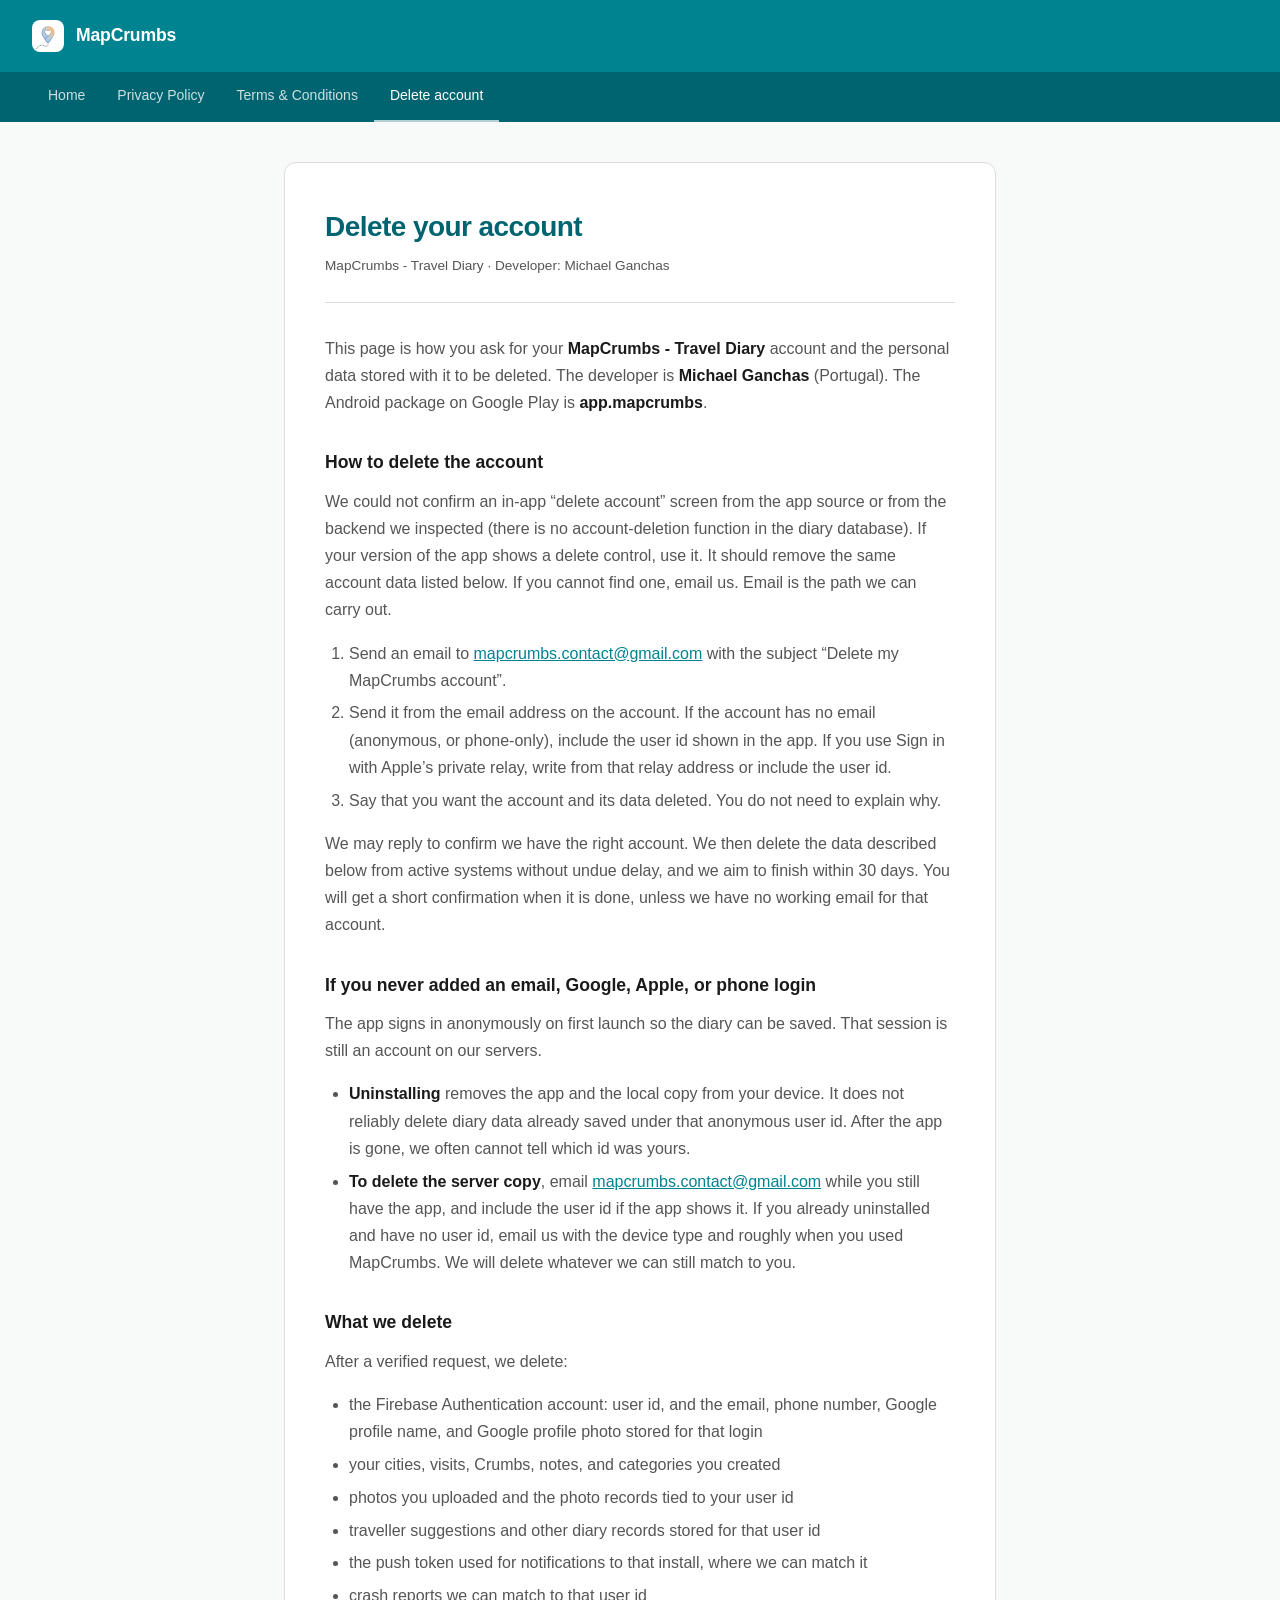
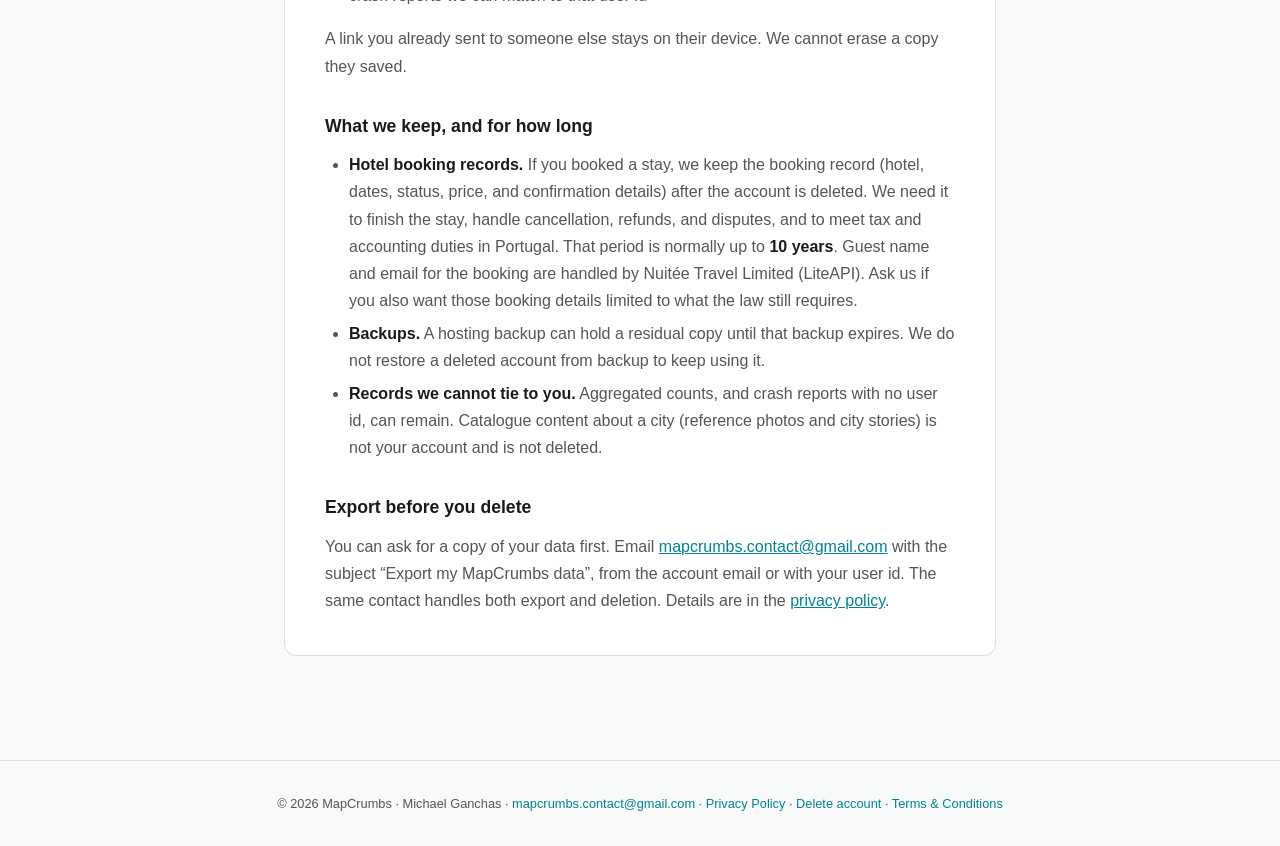
==== delete-account.html @ d9800437 "Rewrite the privacy policy and add an account deletion page. The 2021 policy described an on-device " ====
<!DOCTYPE html>
<html lang="en">
<head>
  <meta charset="UTF-8" />
  <meta name="viewport" content="width=device-width, initial-scale=1.0" />
  <title>Delete your account – MapCrumbs - Travel Diary</title>
  <link rel="stylesheet" href="style.css" />
</head>
<body>

<header>
  <img src="icon.png" alt="MapCrumbs" style="width:32px;height:32px;border-radius:8px;" />
  <a href="index.html">MapCrumbs</a>
</header>

<nav>
  <a href="index.html">Home</a>
  <a href="privacy-policy.html">Privacy Policy</a>
  <a href="terms-and-conditions.html">Terms &amp; Conditions</a>
  <a href="delete-account.html" class="active">Delete account</a>
</nav>

<main>
  <div class="card">
    <h1>Delete your account</h1>
    <p class="meta">MapCrumbs - Travel Diary · Developer: Michael Ganchas</p>

    <p>This page is how you ask for your <strong>MapCrumbs - Travel Diary</strong> account and the personal data stored with it to be deleted. The developer is <strong>Michael Ganchas</strong> (Portugal). The Android package on Google Play is <strong>app.mapcrumbs</strong>.</p>

    <h2>How to delete the account</h2>
    <p>We could not confirm an in-app “delete account” screen from the app source or from the backend we inspected (there is no account-deletion function in the diary database). If your version of the app shows a delete control, use it. It should remove the same account data listed below. If you cannot find one, email us. Email is the path we can carry out.</p>
    <ol>
      <li>Send an email to <a class="inline" href="mailto:mapcrumbs.contact@gmail.com?subject=Delete%20my%20MapCrumbs%20account">mapcrumbs.contact@gmail.com</a> with the subject “Delete my MapCrumbs account”.</li>
      <li>Send it from the email address on the account. If the account has no email (anonymous, or phone-only), include the user id shown in the app. If you use Sign in with Apple’s private relay, write from that relay address or include the user id.</li>
      <li>Say that you want the account and its data deleted. You do not need to explain why.</li>
    </ol>
    <p>We may reply to confirm we have the right account. We then delete the data described below from active systems without undue delay, and we aim to finish within 30 days. You will get a short confirmation when it is done, unless we have no working email for that account.</p>

    <h2>If you never added an email, Google, Apple, or phone login</h2>
    <p>The app signs in anonymously on first launch so the diary can be saved. That session is still an account on our servers.</p>
    <ul>
      <li><strong>Uninstalling</strong> removes the app and the local copy from your device. It does not reliably delete diary data already saved under that anonymous user id. After the app is gone, we often cannot tell which id was yours.</li>
      <li><strong>To delete the server copy</strong>, email <a class="inline" href="mailto:mapcrumbs.contact@gmail.com">mapcrumbs.contact@gmail.com</a> while you still have the app, and include the user id if the app shows it. If you already uninstalled and have no user id, email us with the device type and roughly when you used MapCrumbs. We will delete whatever we can still match to you.</li>
    </ul>

    <h2>What we delete</h2>
    <p>After a verified request, we delete:</p>
    <ul>
      <li>the Firebase Authentication account: user id, and the email, phone number, Google profile name, and Google profile photo stored for that login</li>
      <li>your cities, visits, Crumbs, notes, and categories you created</li>
      <li>photos you uploaded and the photo records tied to your user id</li>
      <li>traveller suggestions and other diary records stored for that user id</li>
      <li>the push token used for notifications to that install, where we can match it</li>
      <li>crash reports we can match to that user id</li>
    </ul>
    <p>A link you already sent to someone else stays on their device. We cannot erase a copy they saved.</p>

    <h2>What we keep, and for how long</h2>
    <ul>
      <li><strong>Hotel booking records.</strong> If you booked a stay, we keep the booking record (hotel, dates, status, price, and confirmation details) after the account is deleted. We need it to finish the stay, handle cancellation, refunds, and disputes, and to meet tax and accounting duties in Portugal. That period is normally up to <strong>10 years</strong>. Guest name and email for the booking are handled by Nuitée Travel Limited (LiteAPI). Ask us if you also want those booking details limited to what the law still requires.</li>
      <li><strong>Backups.</strong> A hosting backup can hold a residual copy until that backup expires. We do not restore a deleted account from backup to keep using it.</li>
      <li><strong>Records we cannot tie to you.</strong> Aggregated counts, and crash reports with no user id, can remain. Catalogue content about a city (reference photos and city stories) is not your account and is not deleted.</li>
    </ul>

    <h2>Export before you delete</h2>
    <p>You can ask for a copy of your data first. Email <a class="inline" href="mailto:mapcrumbs.contact@gmail.com">mapcrumbs.contact@gmail.com</a> with the subject “Export my MapCrumbs data”, from the account email or with your user id. The same contact handles both export and deletion. Details are in the <a class="inline" href="privacy-policy.html">privacy policy</a>.</p>
  </div>
</main>

<footer>
  <p>© 2026 MapCrumbs · Michael Ganchas · <a href="mailto:mapcrumbs.contact@gmail.com">mapcrumbs.contact@gmail.com</a> · <a href="privacy-policy.html">Privacy Policy</a> · <a href="delete-account.html">Delete account</a> · <a href="terms-and-conditions.html">Terms &amp; Conditions</a></p>
</footer>

</body>
</html>
---- style.css ----
*, *::before, *::after { box-sizing: border-box; margin: 0; padding: 0; }

:root {
  --teal: #008390;
  --teal-dark: #006470;
  --teal-light: #e1f5ee;
  --text: #1a1a1a;
  --text-muted: #555;
  --border: #ddd;
  --bg: #fff;
  --bg-secondary: #f8fafa;
  --radius: 8px;
}

body {
  font-family: -apple-system, BlinkMacSystemFont, "Segoe UI", Helvetica, Arial, sans-serif;
  font-size: 16px;
  line-height: 1.7;
  color: var(--text);
  background: var(--bg-secondary);
}

header {
  background: var(--teal);
  padding: 1.25rem 2rem;
  display: flex;
  align-items: center;
  gap: 0.75rem;
}

header .logo-mark {
  width: 32px;
  height: 32px;
  background: rgba(255,255,255,0.2);
  border-radius: 8px;
  display: flex;
  align-items: center;
  justify-content: center;
  font-size: 18px;
}

header a {
  color: #fff;
  text-decoration: none;
  font-size: 1.1rem;
  font-weight: 600;
  letter-spacing: -0.01em;
}

nav {
  background: var(--teal-dark);
  padding: 0 2rem;
  display: flex;
  gap: 0;
  overflow-x: auto;
}

nav a {
  color: rgba(255,255,255,0.8);
  text-decoration: none;
  font-size: 0.875rem;
  padding: 0.75rem 1rem;
  display: block;
  border-bottom: 2px solid transparent;
  white-space: nowrap;
  transition: color 0.15s, border-color 0.15s;
}

nav a:hover { color: #fff; }
nav a.active { color: #fff; border-bottom-color: rgba(255,255,255,0.7); }

main {
  max-width: 760px;
  margin: 2.5rem auto;
  padding: 0 1.5rem 4rem;
}

.card {
  background: var(--bg);
  border: 1px solid var(--border);
  border-radius: 12px;
  padding: 2.5rem;
}

h1 {
  font-size: 1.75rem;
  font-weight: 700;
  color: var(--teal-dark);
  margin-bottom: 0.25rem;
  letter-spacing: -0.02em;
}

.meta {
  font-size: 0.85rem;
  color: var(--text-muted);
  margin-bottom: 2rem;
  padding-bottom: 1.5rem;
  border-bottom: 1px solid var(--border);
}

h2 {
  font-size: 1.1rem;
  font-weight: 600;
  color: var(--text);
  margin: 2rem 0 0.6rem;
}

p { margin-bottom: 1rem; color: var(--text-muted); }
p:last-child { margin-bottom: 0; }

a.inline { color: var(--teal); }
a.inline:hover { color: var(--teal-dark); }

ul, ol {
  margin: 0.5rem 0 1rem 1.5rem;
  color: var(--text-muted);
}

ul li, ol li { margin-bottom: 0.35rem; }

strong { color: var(--text); font-weight: 600; }

footer {
  text-align: center;
  padding: 2rem;
  font-size: 0.8rem;
  color: var(--text-muted);
  border-top: 1px solid var(--border);
}

footer a { color: var(--teal); text-decoration: none; }
footer a:hover { text-decoration: underline; }

.home-grid {
  display: grid;
  grid-template-columns: repeat(auto-fit, minmax(280px, 1fr));
  gap: 1.25rem;
  margin-top: 2rem;
}

.home-card {
  background: var(--bg);
  border: 1px solid var(--border);
  border-radius: 12px;
  padding: 1.75rem;
  text-decoration: none;
  color: inherit;
  display: block;
  transition: border-color 0.15s, box-shadow 0.15s;
}

.home-card:hover {
  border-color: var(--teal);
  box-shadow: 0 0 0 3px var(--teal-light);
}

.home-card .icon {
  font-size: 1.75rem;
  margin-bottom: 0.75rem;
}

.home-card h2 {
  font-size: 1rem;
  font-weight: 600;
  color: var(--teal-dark);
  margin: 0 0 0.4rem;
}

.home-card p {
  font-size: 0.875rem;
  margin: 0;
}

.hero {
  text-align: center;
  padding: 2.5rem 1rem 1.5rem;
}

.hero h1 { font-size: 2rem; margin-bottom: 0.5rem; }
.hero p { font-size: 1rem; max-width: 480px; margin: 0 auto 2rem; }

@media (max-width: 600px) {
  .card { padding: 1.5rem; }
  header, nav { padding-left: 1rem; padding-right: 1rem; }
  main { padding: 0 1rem 3rem; }
  .hero h1 { font-size: 1.5rem; }
}
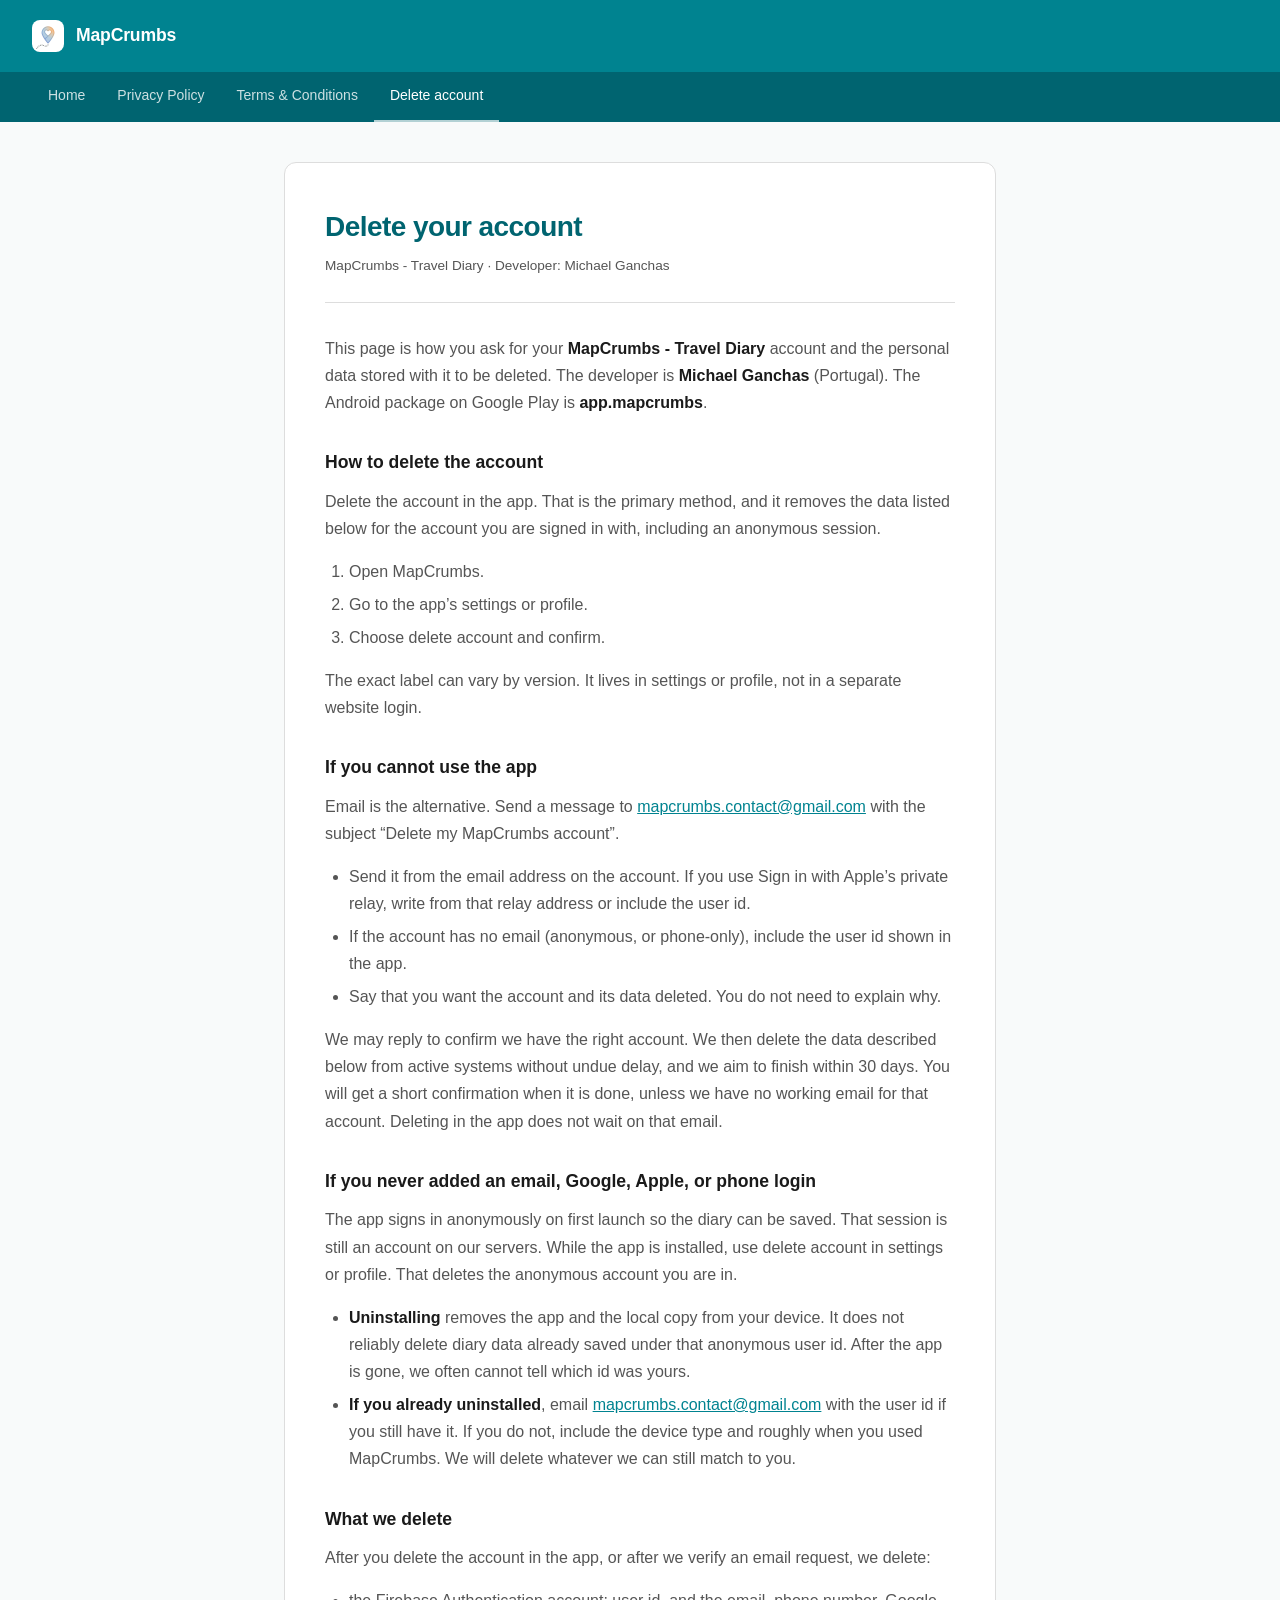
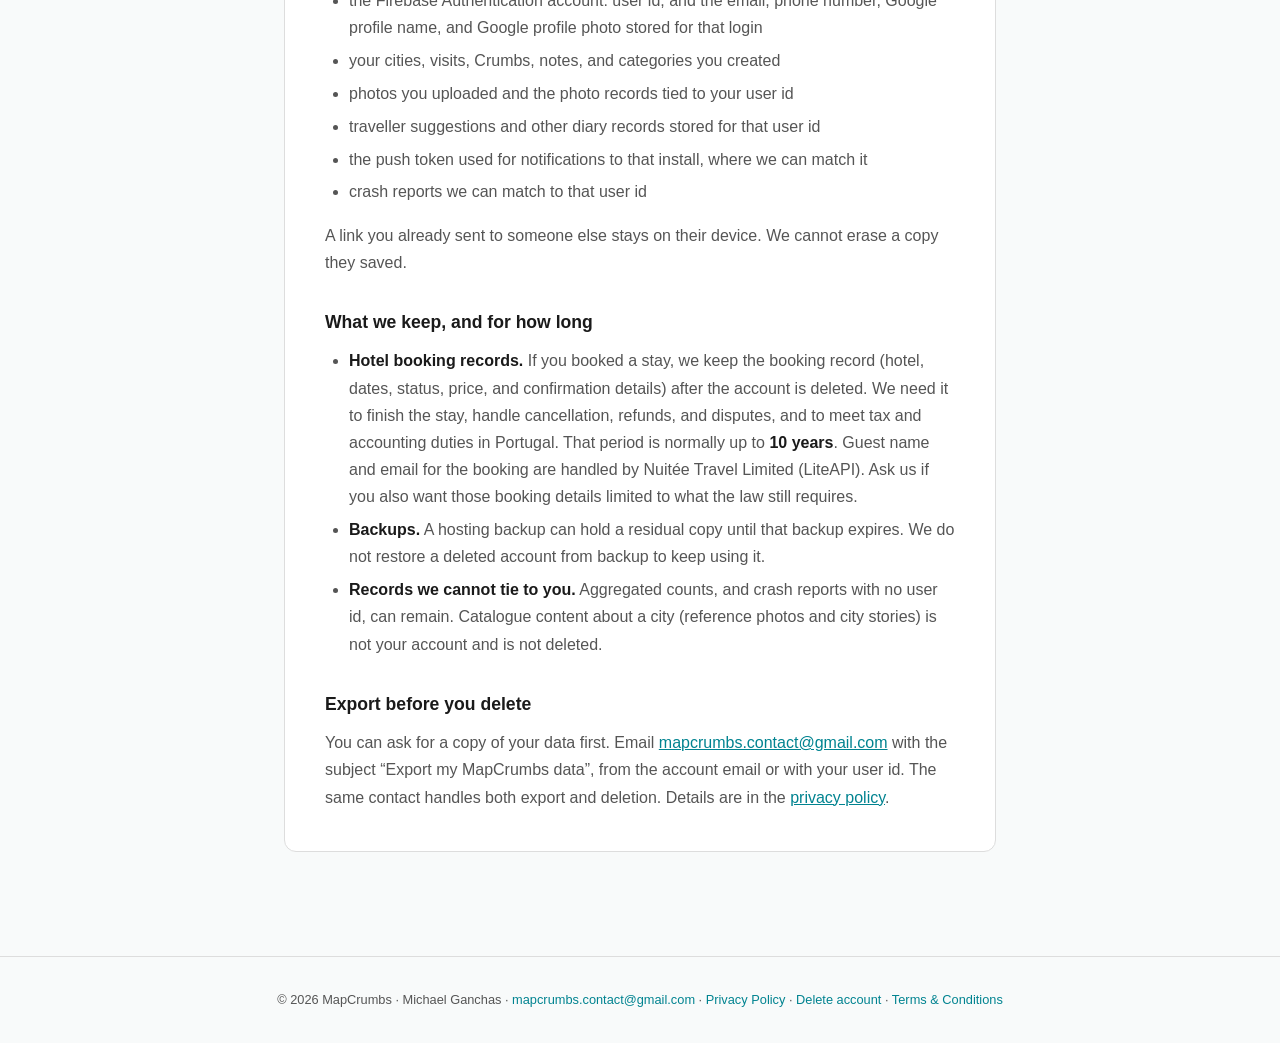
==== commit 118bc8aa: "State that ads are shown, deletion starts in the app, and contacts are not used. Michael confirmed A" ====
--- a/delete-account.html
+++ b/delete-account.html
@@ -28,23 +28,32 @@
     <p>This page is how you ask for your <strong>MapCrumbs - Travel Diary</strong> account and the personal data stored with it to be deleted. The developer is <strong>Michael Ganchas</strong> (Portugal). The Android package on Google Play is <strong>app.mapcrumbs</strong>.</p>
 
     <h2>How to delete the account</h2>
-    <p>We could not confirm an in-app “delete account” screen from the app source or from the backend we inspected (there is no account-deletion function in the diary database). If your version of the app shows a delete control, use it. It should remove the same account data listed below. If you cannot find one, email us. Email is the path we can carry out.</p>
+    <p>Delete the account in the app. That is the primary method, and it removes the data listed below for the account you are signed in with, including an anonymous session.</p>
     <ol>
-      <li>Send an email to <a class="inline" href="mailto:mapcrumbs.contact@gmail.com?subject=Delete%20my%20MapCrumbs%20account">mapcrumbs.contact@gmail.com</a> with the subject “Delete my MapCrumbs account”.</li>
-      <li>Send it from the email address on the account. If the account has no email (anonymous, or phone-only), include the user id shown in the app. If you use Sign in with Apple’s private relay, write from that relay address or include the user id.</li>
+      <li>Open MapCrumbs.</li>
+      <li>Go to the app’s settings or profile.</li>
+      <li>Choose delete account and confirm.</li>
+    </ol>
+    <p>The exact label can vary by version. It lives in settings or profile, not in a separate website login.</p>
+
+    <h2>If you cannot use the app</h2>
+    <p>Email is the alternative. Send a message to <a class="inline" href="mailto:mapcrumbs.contact@gmail.com?subject=Delete%20my%20MapCrumbs%20account">mapcrumbs.contact@gmail.com</a> with the subject “Delete my MapCrumbs account”.</p>
+    <ul>
+      <li>Send it from the email address on the account. If you use Sign in with Apple’s private relay, write from that relay address or include the user id.</li>
+      <li>If the account has no email (anonymous, or phone-only), include the user id shown in the app.</li>
       <li>Say that you want the account and its data deleted. You do not need to explain why.</li>
-    </ol>
-    <p>We may reply to confirm we have the right account. We then delete the data described below from active systems without undue delay, and we aim to finish within 30 days. You will get a short confirmation when it is done, unless we have no working email for that account.</p>
+    </ul>
+    <p>We may reply to confirm we have the right account. We then delete the data described below from active systems without undue delay, and we aim to finish within 30 days. You will get a short confirmation when it is done, unless we have no working email for that account. Deleting in the app does not wait on that email.</p>
 
     <h2>If you never added an email, Google, Apple, or phone login</h2>
-    <p>The app signs in anonymously on first launch so the diary can be saved. That session is still an account on our servers.</p>
+    <p>The app signs in anonymously on first launch so the diary can be saved. That session is still an account on our servers. While the app is installed, use delete account in settings or profile. That deletes the anonymous account you are in.</p>
     <ul>
       <li><strong>Uninstalling</strong> removes the app and the local copy from your device. It does not reliably delete diary data already saved under that anonymous user id. After the app is gone, we often cannot tell which id was yours.</li>
-      <li><strong>To delete the server copy</strong>, email <a class="inline" href="mailto:mapcrumbs.contact@gmail.com">mapcrumbs.contact@gmail.com</a> while you still have the app, and include the user id if the app shows it. If you already uninstalled and have no user id, email us with the device type and roughly when you used MapCrumbs. We will delete whatever we can still match to you.</li>
+      <li><strong>If you already uninstalled</strong>, email <a class="inline" href="mailto:mapcrumbs.contact@gmail.com">mapcrumbs.contact@gmail.com</a> with the user id if you still have it. If you do not, include the device type and roughly when you used MapCrumbs. We will delete whatever we can still match to you.</li>
     </ul>
 
     <h2>What we delete</h2>
-    <p>After a verified request, we delete:</p>
+    <p>After you delete the account in the app, or after we verify an email request, we delete:</p>
     <ul>
       <li>the Firebase Authentication account: user id, and the email, phone number, Google profile name, and Google profile photo stored for that login</li>
       <li>your cities, visits, Crumbs, notes, and categories you created</li>
